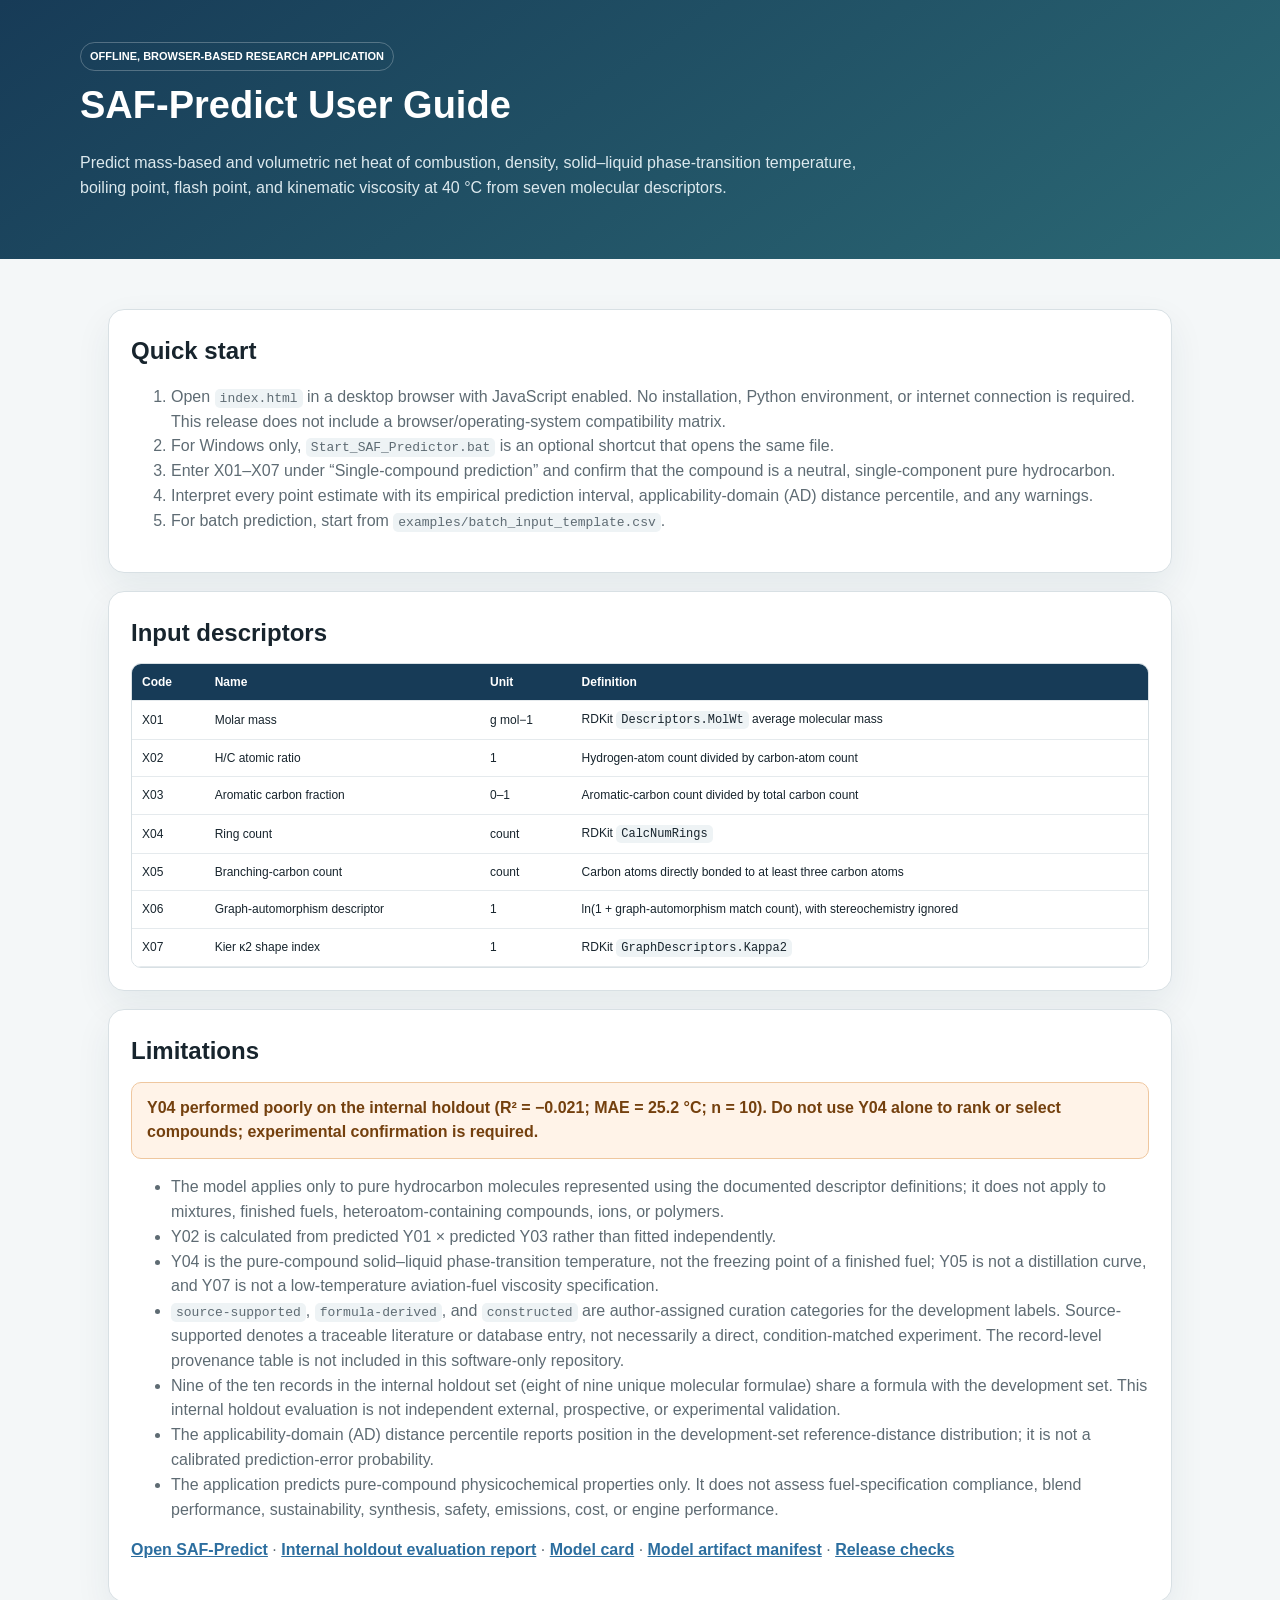
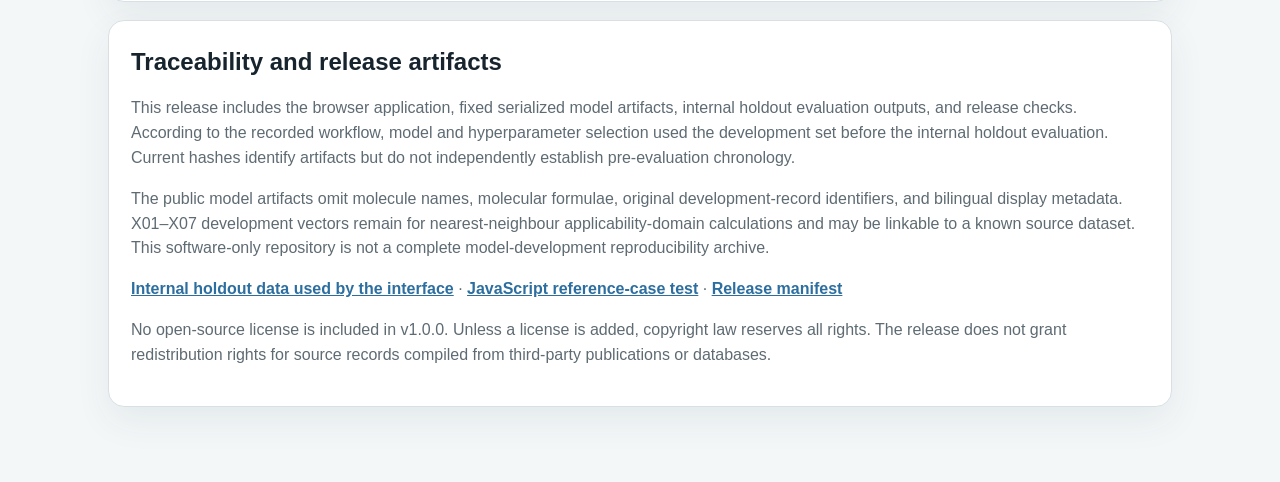
==== README.html @ bbee1543 "Release SAF-Predict v1.0.0 English web platform" ====
<!doctype html>
<html lang="en">
<head>
  <meta charset="utf-8">
  <meta name="viewport" content="width=device-width,initial-scale=1">
  <link rel="icon" href="data:,">
  <title>SAF-Predict User Guide</title>
  <style>
    :root{--ink:#17242d;--muted:#5e6b73;--line:#d8e0e4;--navy:#173b57;--blue:#2c6e9f;--canvas:#f4f7f8;--red:#a3413d;--amber:#b66a2c}
    *{box-sizing:border-box}body{margin:0;background:var(--canvas);color:var(--ink);font-family:Arial,sans-serif;line-height:1.55}
    header{padding:42px max(28px,calc((100vw - 1120px)/2));color:#fff;background:linear-gradient(145deg,#173b57,#2b6874)}
    header h1{margin:5px 0;font-size:38px}header p{max-width:820px;color:#dce9ee}.tag{display:inline-block;padding:5px 9px;border:1px solid rgba(255,255,255,.25);border-radius:999px;font-size:11px;font-weight:700}
    main{max-width:1120px;margin:0 auto;padding:32px 28px 60px}.card{margin:18px 0;padding:22px;background:#fff;border:1px solid var(--line);border-radius:16px;box-shadow:0 14px 36px rgba(21,50,68,.07)}
    h2{margin:0 0 12px}p,li{color:var(--muted)}.alert{padding:13px 15px;border-radius:10px;color:#74400e;background:#fff3e8;border:1px solid #efc79f;font-weight:700}
    .table-scroll{overflow:auto;border:1px solid var(--line);border-radius:10px}table{width:100%;border-collapse:collapse;background:#fff;font-size:12px}th{color:#fff;background:var(--navy);text-align:left;white-space:nowrap}th,td{padding:9px 10px;border-bottom:1px solid #e5eaed}tbody tr:hover{background:#f5f9fb}
    code{padding:2px 5px;border-radius:5px;background:#eef3f5}a{color:var(--blue);font-weight:700}
    @media(max-width:760px){header h1{font-size:30px}}@media(max-width:520px){main{padding:24px 14px}}
  </style>
</head>
<body>
  <header><span class="tag">OFFLINE, BROWSER-BASED RESEARCH APPLICATION</span><h1>SAF-Predict User Guide</h1><p>Predict mass-based and volumetric net heat of combustion, density, solid–liquid phase-transition temperature, boiling point, flash point, and kinematic viscosity at 40 °C from seven molecular descriptors.</p></header>
  <main>
    <section class="card">
      <h2>Quick start</h2>
      <ol>
        <li>Open <code>index.html</code> in a desktop browser with JavaScript enabled. No installation, Python environment, or internet connection is required. This release does not include a browser/operating-system compatibility matrix.</li>
        <li>For Windows only, <code>Start_SAF_Predictor.bat</code> is an optional shortcut that opens the same file.</li>
        <li>Enter X01–X07 under “Single-compound prediction” and confirm that the compound is a neutral, single-component pure hydrocarbon.</li>
        <li>Interpret every point estimate with its empirical prediction interval, applicability-domain (AD) distance percentile, and any warnings.</li>
        <li>For batch prediction, start from <code>examples/batch_input_template.csv</code>.</li>
      </ol>
    </section>
    <section class="card">
      <h2>Input descriptors</h2>
      <div class="table-scroll"><table><thead><tr><th>Code</th><th>Name</th><th>Unit</th><th>Definition</th></tr></thead><tbody>
        <tr><td>X01</td><td>Molar mass</td><td>g mol−1</td><td>RDKit <code>Descriptors.MolWt</code> average molecular mass</td></tr>
        <tr><td>X02</td><td>H/C atomic ratio</td><td>1</td><td>Hydrogen-atom count divided by carbon-atom count</td></tr>
        <tr><td>X03</td><td>Aromatic carbon fraction</td><td>0–1</td><td>Aromatic-carbon count divided by total carbon count</td></tr>
        <tr><td>X04</td><td>Ring count</td><td>count</td><td>RDKit <code>CalcNumRings</code></td></tr>
        <tr><td>X05</td><td>Branching-carbon count</td><td>count</td><td>Carbon atoms directly bonded to at least three carbon atoms</td></tr>
        <tr><td>X06</td><td>Graph-automorphism descriptor</td><td>1</td><td>ln(1 + graph-automorphism match count), with stereochemistry ignored</td></tr>
        <tr><td>X07</td><td>Kier κ2 shape index</td><td>1</td><td>RDKit <code>GraphDescriptors.Kappa2</code></td></tr>
      </tbody></table></div>
    </section>
    <section class="card">
      <h2>Limitations</h2>
      <div class="alert">Y04 performed poorly on the internal holdout (R² = −0.021; MAE = 25.2 °C; n = 10). Do not use Y04 alone to rank or select compounds; experimental confirmation is required.</div>
      <ul>
        <li>The model applies only to pure hydrocarbon molecules represented using the documented descriptor definitions; it does not apply to mixtures, finished fuels, heteroatom-containing compounds, ions, or polymers.</li>
        <li>Y02 is calculated from predicted Y01 × predicted Y03 rather than fitted independently.</li>
        <li>Y04 is the pure-compound solid–liquid phase-transition temperature, not the freezing point of a finished fuel; Y05 is not a distillation curve, and Y07 is not a low-temperature aviation-fuel viscosity specification.</li>
        <li><code>source-supported</code>, <code>formula-derived</code>, and <code>constructed</code> are author-assigned curation categories for the development labels. Source-supported denotes a traceable literature or database entry, not necessarily a direct, condition-matched experiment. The record-level provenance table is not included in this software-only repository.</li>
        <li>Nine of the ten records in the internal holdout set (eight of nine unique molecular formulae) share a formula with the development set. This internal holdout evaluation is not independent external, prospective, or experimental validation.</li>
        <li>The applicability-domain (AD) distance percentile reports position in the development-set reference-distance distribution; it is not a calibrated prediction-error probability.</li>
        <li>The application predicts pure-compound physicochemical properties only. It does not assess fuel-specification compliance, blend performance, sustainability, synthesis, safety, emissions, cost, or engine performance.</li>
      </ul>
      <p><a href="index.html">Open SAF-Predict</a> · <a href="validation/held_out_test_report.html">Internal holdout evaluation report</a> · <a href="models/MODEL_CARD.md">Model card</a> · <a href="models/model_artifact_manifest.json">Model artifact manifest</a> · <a href="RELEASE_CHECKS.json">Release checks</a></p>
    </section>
    <section class="card">
      <h2>Traceability and release artifacts</h2>
      <p>This release includes the browser application, fixed serialized model artifacts, internal holdout evaluation outputs, and release checks. According to the recorded workflow, model and hyperparameter selection used the development set before the internal holdout evaluation. Current hashes identify artifacts but do not independently establish pre-evaluation chronology.</p>
      <p>The public model artifacts omit molecule names, molecular formulae, original development-record identifiers, and bilingual display metadata. X01–X07 development vectors remain for nearest-neighbour applicability-domain calculations and may be linkable to a known source dataset. This software-only repository is not a complete model-development reproducibility archive.</p>
      <p><a href="held_out_test_data.js">Internal holdout data used by the interface</a> · <a href="tests/test_js_against_python_reference_cases.js">JavaScript reference-case test</a> · <a href="release_manifest.json">Release manifest</a></p>
      <p>No open-source license is included in v1.0.0. Unless a license is added, copyright law reserves all rights. The release does not grant redistribution rights for source records compiled from third-party publications or databases.</p>
    </section>
  </main>
</body>
</html>
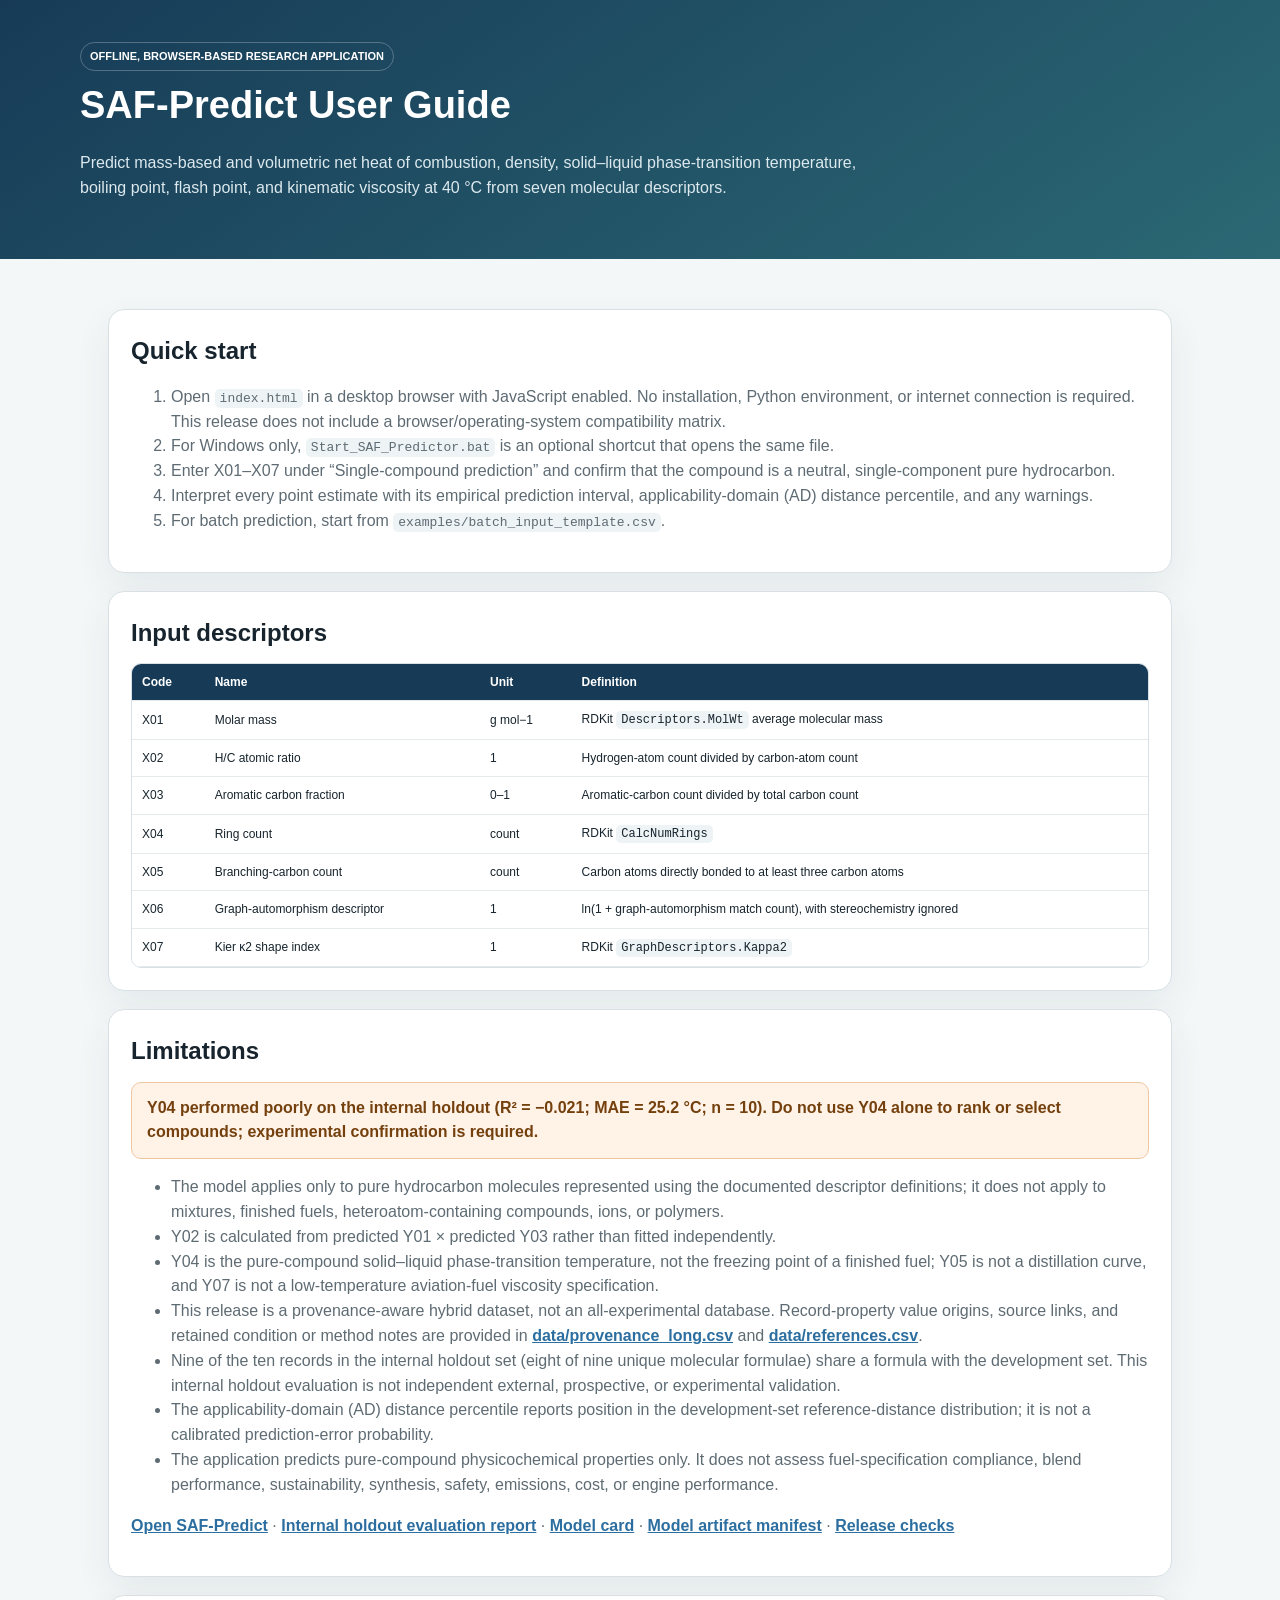
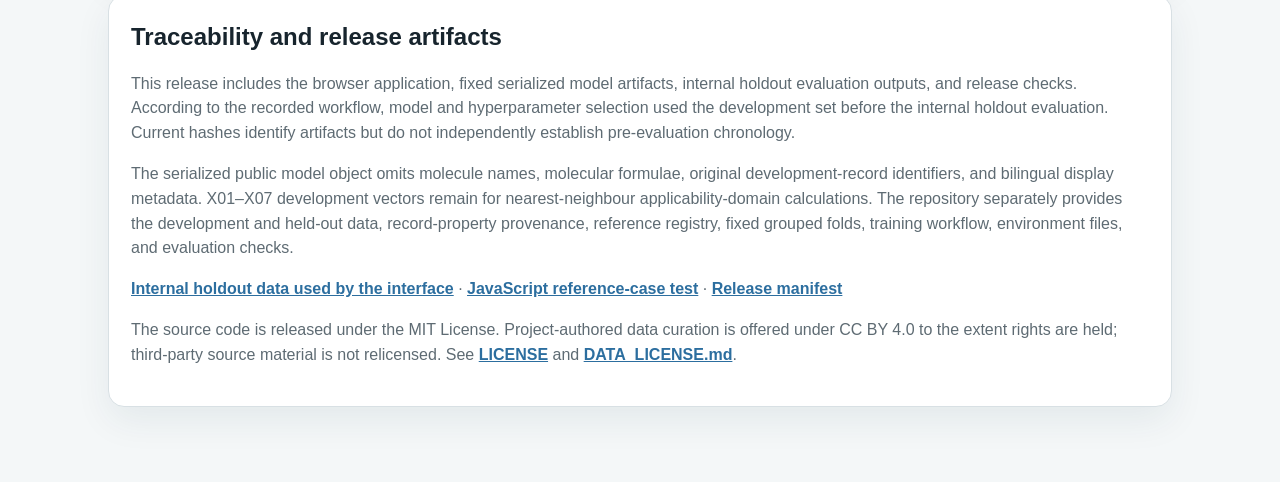
==== commit 2e306ad7: "Add complete v1.0.0 reproducibility release" ====
--- a/README.html
+++ b/README.html
@@ -49,7 +49,7 @@
         <li>The model applies only to pure hydrocarbon molecules represented using the documented descriptor definitions; it does not apply to mixtures, finished fuels, heteroatom-containing compounds, ions, or polymers.</li>
         <li>Y02 is calculated from predicted Y01 × predicted Y03 rather than fitted independently.</li>
         <li>Y04 is the pure-compound solid–liquid phase-transition temperature, not the freezing point of a finished fuel; Y05 is not a distillation curve, and Y07 is not a low-temperature aviation-fuel viscosity specification.</li>
-        <li><code>source-supported</code>, <code>formula-derived</code>, and <code>constructed</code> are author-assigned curation categories for the development labels. Source-supported denotes a traceable literature or database entry, not necessarily a direct, condition-matched experiment. The record-level provenance table is not included in this software-only repository.</li>
+        <li>This release is a provenance-aware hybrid dataset, not an all-experimental database. Record-property value origins, source links, and retained condition or method notes are provided in <a href="data/provenance_long.csv">data/provenance_long.csv</a> and <a href="data/references.csv">data/references.csv</a>.</li>
         <li>Nine of the ten records in the internal holdout set (eight of nine unique molecular formulae) share a formula with the development set. This internal holdout evaluation is not independent external, prospective, or experimental validation.</li>
         <li>The applicability-domain (AD) distance percentile reports position in the development-set reference-distance distribution; it is not a calibrated prediction-error probability.</li>
         <li>The application predicts pure-compound physicochemical properties only. It does not assess fuel-specification compliance, blend performance, sustainability, synthesis, safety, emissions, cost, or engine performance.</li>
@@ -59,9 +59,9 @@
     <section class="card">
       <h2>Traceability and release artifacts</h2>
       <p>This release includes the browser application, fixed serialized model artifacts, internal holdout evaluation outputs, and release checks. According to the recorded workflow, model and hyperparameter selection used the development set before the internal holdout evaluation. Current hashes identify artifacts but do not independently establish pre-evaluation chronology.</p>
-      <p>The public model artifacts omit molecule names, molecular formulae, original development-record identifiers, and bilingual display metadata. X01–X07 development vectors remain for nearest-neighbour applicability-domain calculations and may be linkable to a known source dataset. This software-only repository is not a complete model-development reproducibility archive.</p>
+      <p>The serialized public model object omits molecule names, molecular formulae, original development-record identifiers, and bilingual display metadata. X01–X07 development vectors remain for nearest-neighbour applicability-domain calculations. The repository separately provides the development and held-out data, record-property provenance, reference registry, fixed grouped folds, training workflow, environment files, and evaluation checks.</p>
       <p><a href="held_out_test_data.js">Internal holdout data used by the interface</a> · <a href="tests/test_js_against_python_reference_cases.js">JavaScript reference-case test</a> · <a href="release_manifest.json">Release manifest</a></p>
-      <p>No open-source license is included in v1.0.0. Unless a license is added, copyright law reserves all rights. The release does not grant redistribution rights for source records compiled from third-party publications or databases.</p>
+      <p>The source code is released under the MIT License. Project-authored data curation is offered under CC BY 4.0 to the extent rights are held; third-party source material is not relicensed. See <a href="LICENSE">LICENSE</a> and <a href="DATA_LICENSE.md">DATA_LICENSE.md</a>.</p>
     </section>
   </main>
 </body>
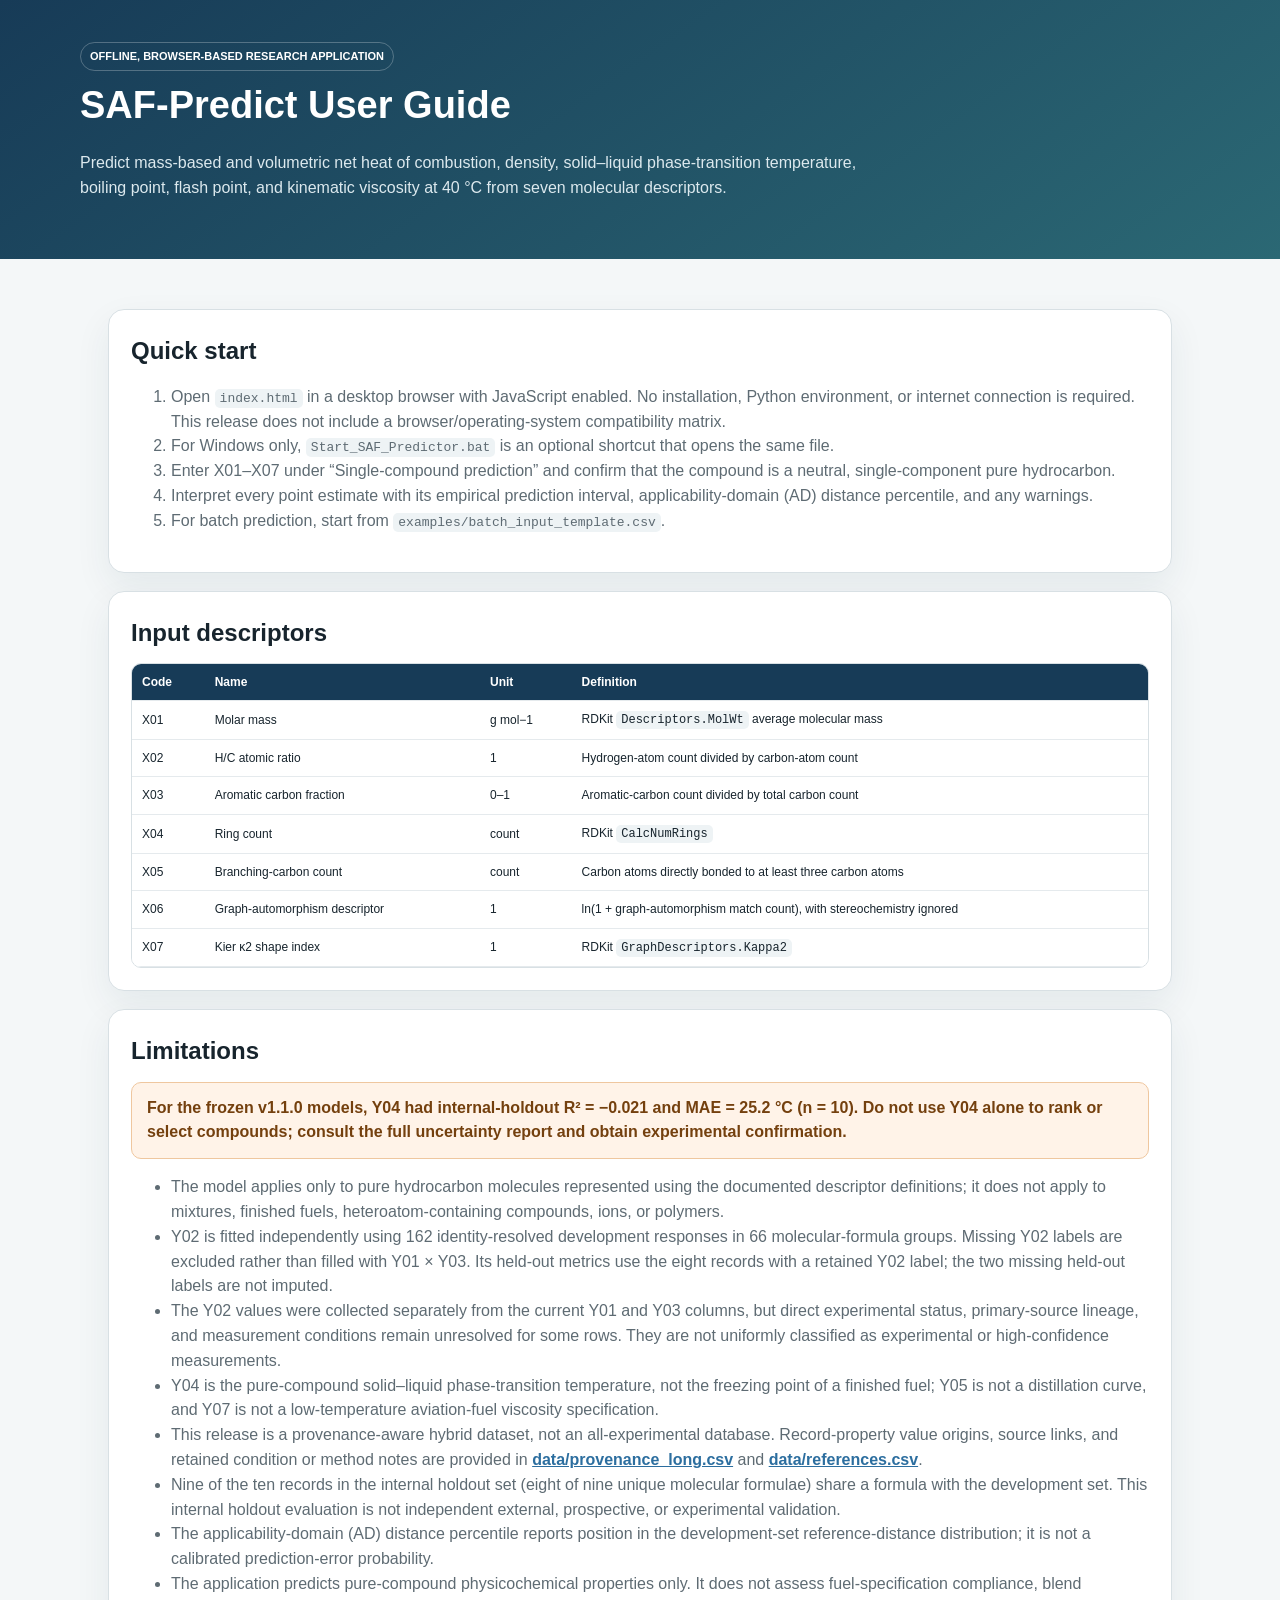
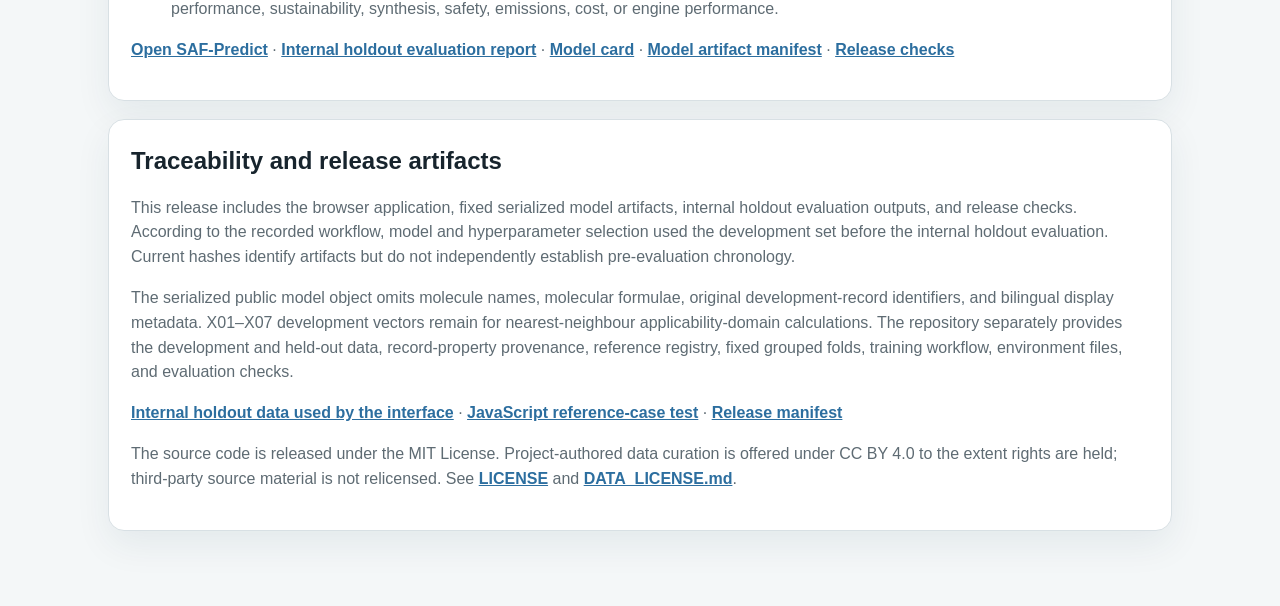
==== commit f24fde99: "Release v1.1.0 with independently modeled Y02" ====
--- a/README.html
+++ b/README.html
@@ -44,10 +44,11 @@
     </section>
     <section class="card">
       <h2>Limitations</h2>
-      <div class="alert">Y04 performed poorly on the internal holdout (R² = −0.021; MAE = 25.2 °C; n = 10). Do not use Y04 alone to rank or select compounds; experimental confirmation is required.</div>
+      <div class="alert">For the frozen v1.1.0 models, Y04 had internal-holdout R² = −0.021 and MAE = 25.2 °C (n = 10). Do not use Y04 alone to rank or select compounds; consult the full uncertainty report and obtain experimental confirmation.</div>
       <ul>
         <li>The model applies only to pure hydrocarbon molecules represented using the documented descriptor definitions; it does not apply to mixtures, finished fuels, heteroatom-containing compounds, ions, or polymers.</li>
-        <li>Y02 is calculated from predicted Y01 × predicted Y03 rather than fitted independently.</li>
+        <li>Y02 is fitted independently using 162 identity-resolved development responses in 66 molecular-formula groups. Missing Y02 labels are excluded rather than filled with Y01 × Y03. Its held-out metrics use the eight records with a retained Y02 label; the two missing held-out labels are not imputed.</li>
+        <li>The Y02 values were collected separately from the current Y01 and Y03 columns, but direct experimental status, primary-source lineage, and measurement conditions remain unresolved for some rows. They are not uniformly classified as experimental or high-confidence measurements.</li>
         <li>Y04 is the pure-compound solid–liquid phase-transition temperature, not the freezing point of a finished fuel; Y05 is not a distillation curve, and Y07 is not a low-temperature aviation-fuel viscosity specification.</li>
         <li>This release is a provenance-aware hybrid dataset, not an all-experimental database. Record-property value origins, source links, and retained condition or method notes are provided in <a href="data/provenance_long.csv">data/provenance_long.csv</a> and <a href="data/references.csv">data/references.csv</a>.</li>
         <li>Nine of the ten records in the internal holdout set (eight of nine unique molecular formulae) share a formula with the development set. This internal holdout evaluation is not independent external, prospective, or experimental validation.</li>
